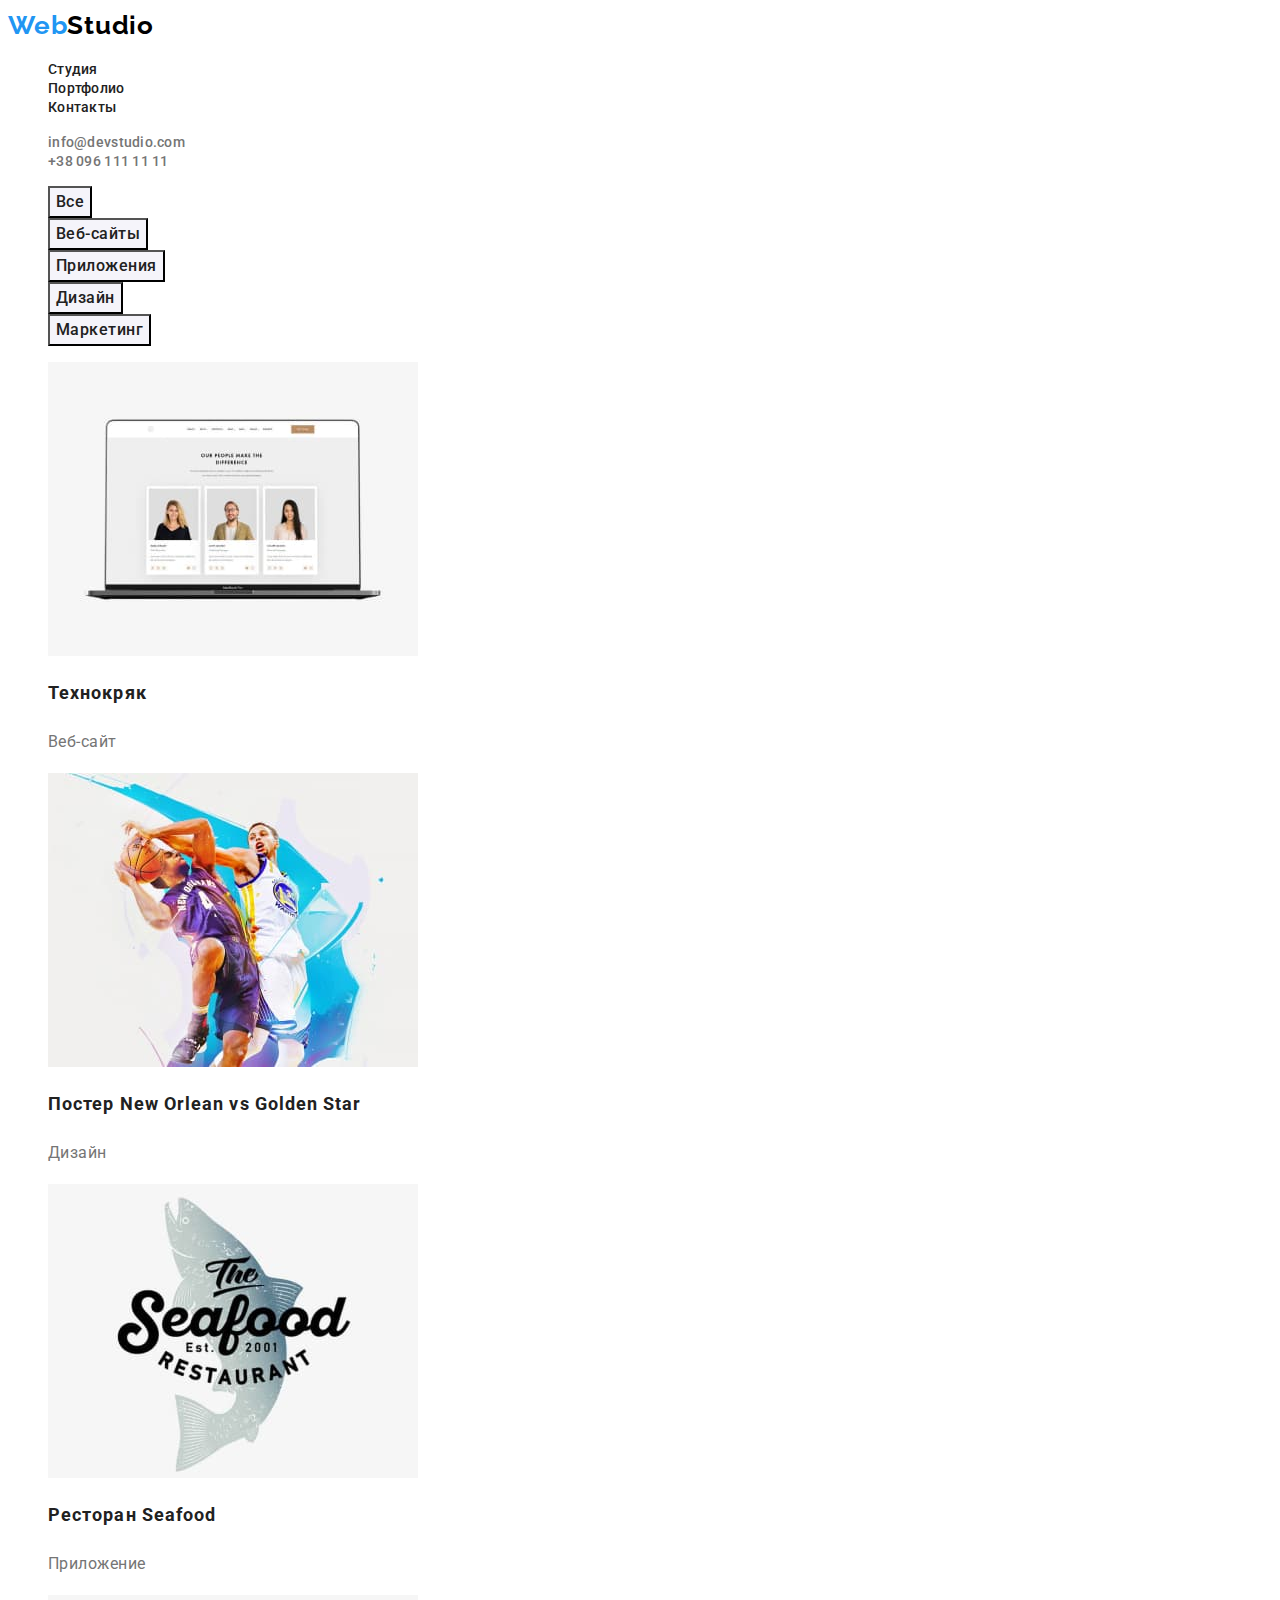
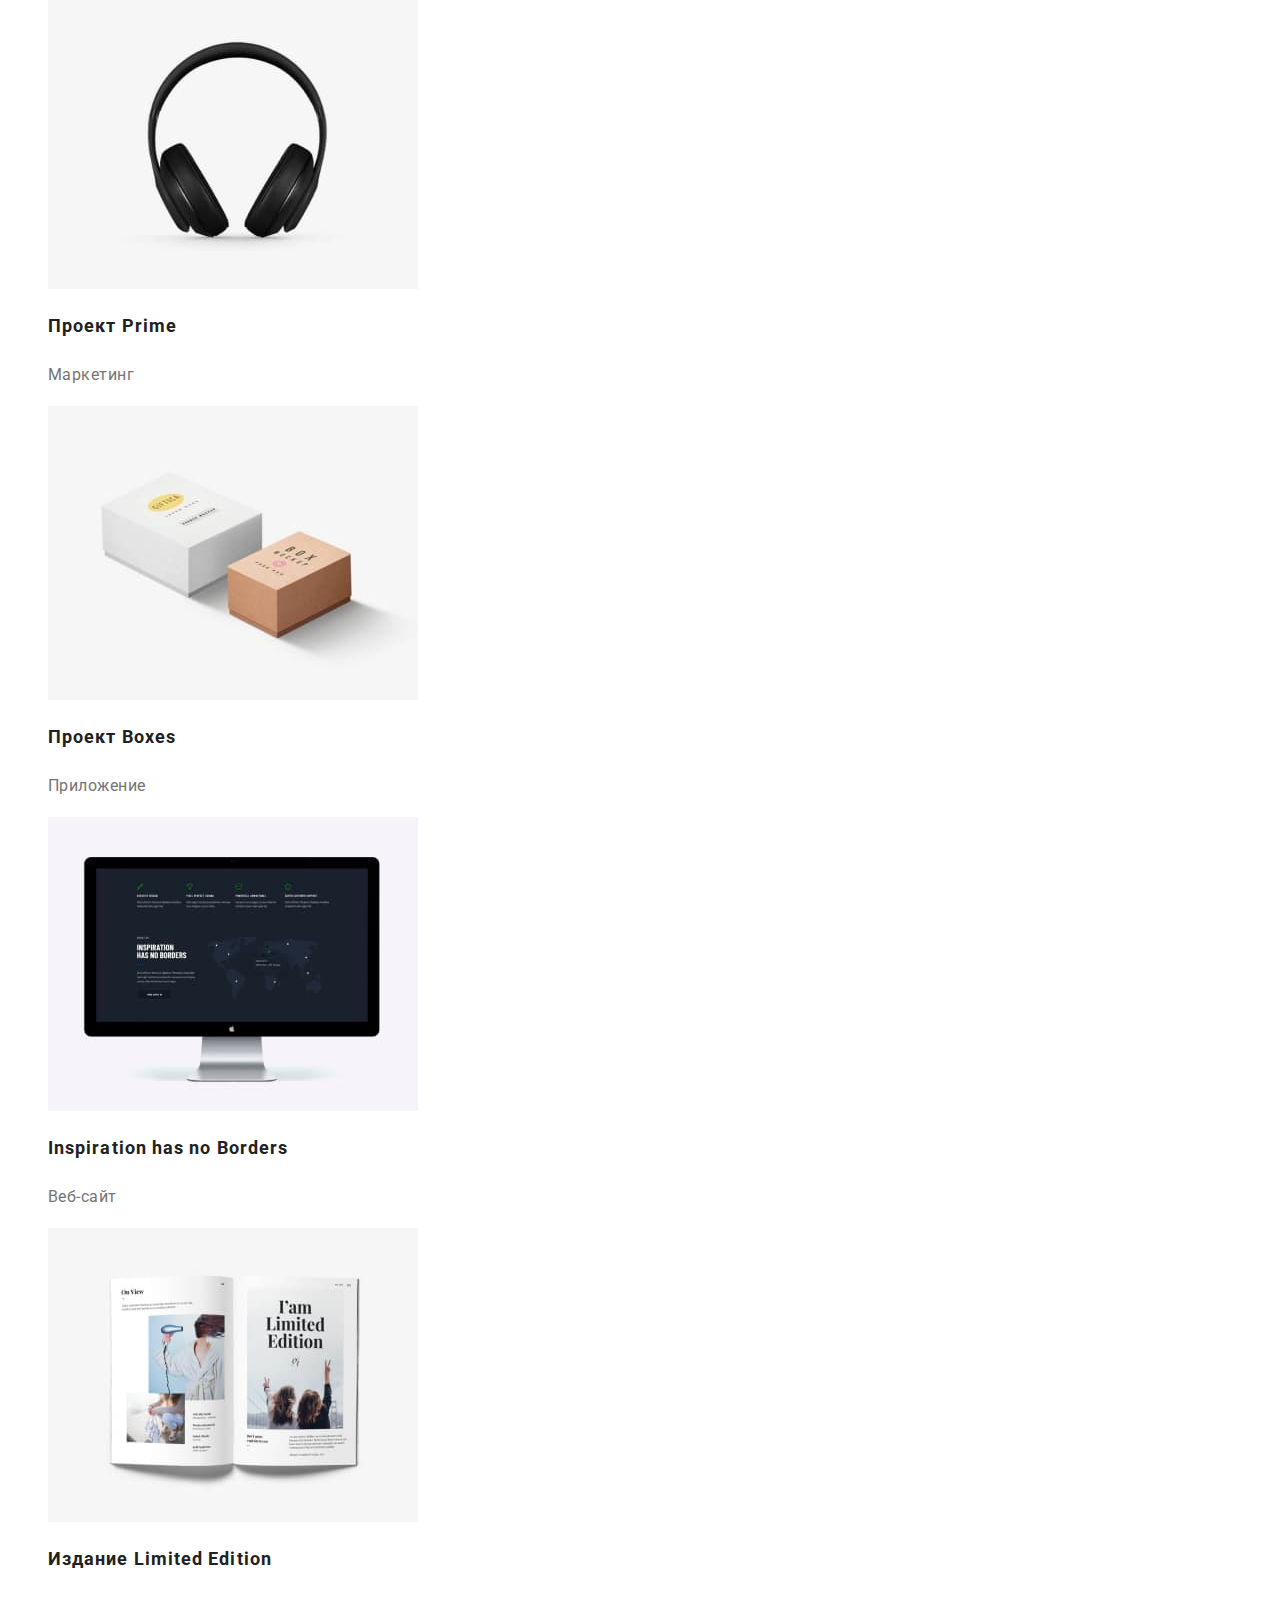
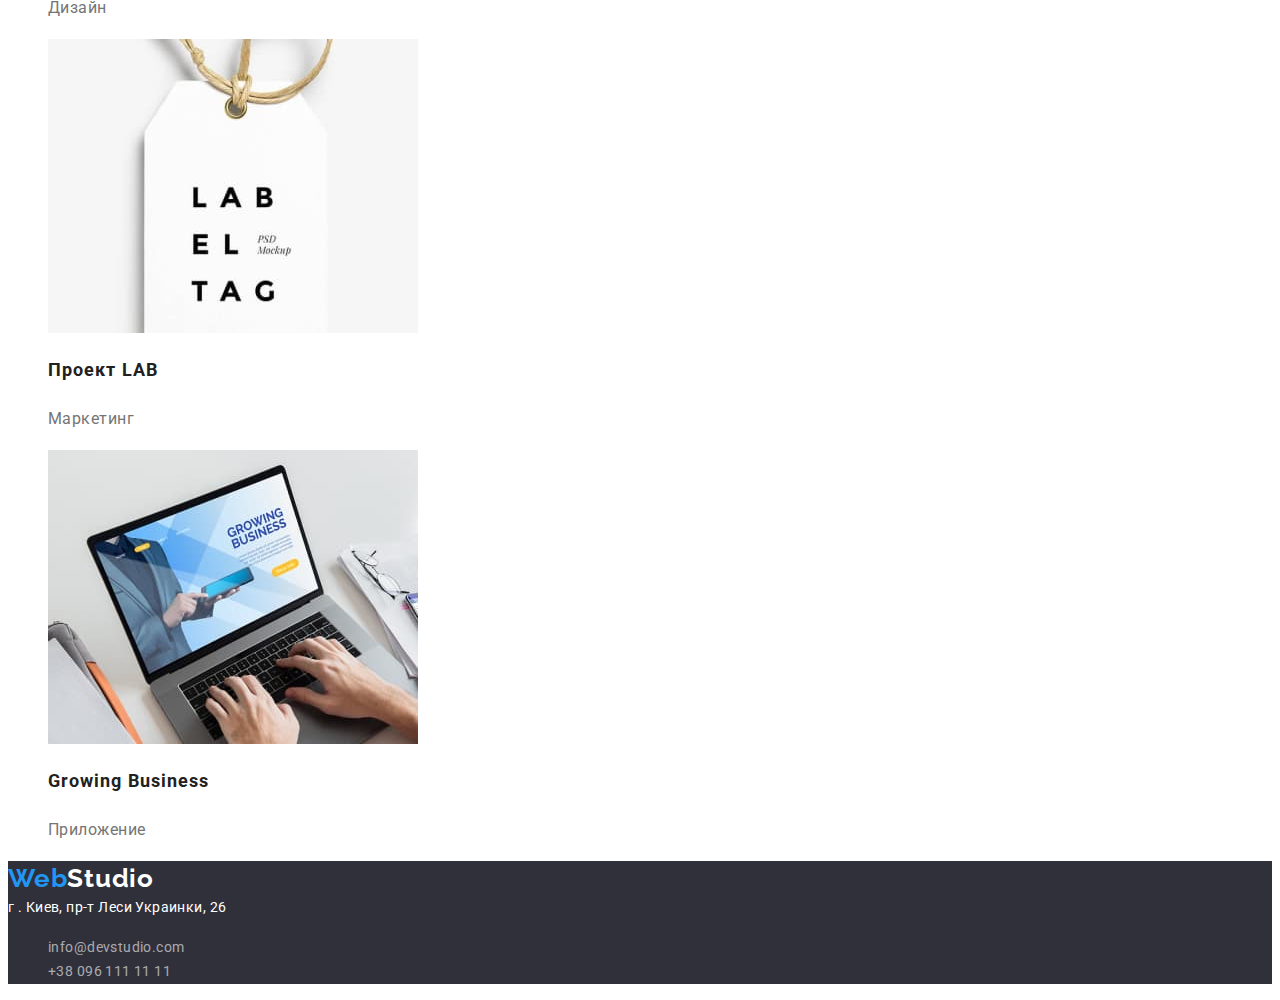
==== portfolio.html @ 97a586a9 "clone project" ====
<!DOCTYPE html>
<html lang="ru">
  <head>
    <meta charset="UTF-8" />
    <meta http-equiv="X-UA-Compatible" content="IE=edge" />
    <meta name="viewport" content="width=device-width, initial-scale=1.0" />
    <title>Студия</title>
    <link rel="preconnect" href="https://fonts.googleapis.com" />
    <link rel="preconnect" href="https://fonts.gstatic.com" crossorigin />
    <link
      href="https://fonts.googleapis.com/css2?family=Raleway:wght@700&family=Roboto:wght@400;500;700;900&display=swap"
      rel="stylesheet"
    />
    <link rel="stylesheet" href="./css/styles.css" />
  </head>
  <body>
    <!-- HEADER  -->
    <header>
      <nav>
        <a class="logo-link no-decor" href="./index.html" lang="en"
          >Web<span class="logo-header">Studio</span></a
        >
        <ul class="nav-links list">
          <li>
            <a class="link-item event-link no-decor" href="./index.html"
              >Студия</a
            >
          </li>
          <li>
            <a class="link-item event-link no-decor" href="./portfolio.html"
              >Портфолио</a
            >
          </li>
          <li>
            <a class="link-item event-link no-decor" href="#">Контакты</a>
          </li>
        </ul>
      </nav>
      <ul class="nav-contacts list">
        <li>
          <a
            class="link-contact event-link no-decor"
            href="mailto:info@devstudio.com"
            lang="en"
            >info@devstudio.com</a
          >
        </li>
        <li>
          <a class="link-contact event-link no-decor" href="tel:+380961111111"
            >+38 096 111 11 11</a
          >
        </li>
      </ul>
    </header>
    <!-- MAIN CONTENT -->
    <main>
      <section class="portfolio">
        <h1 class="visually-hidden">Каталог работ</h1>
        <ul class="list">
          <li><button class="filter-btn" type="button">Все</button></li>
          <li><button class="filter-btn" type="button">Веб-сайты</button></li>
          <li><button class="filter-btn" type="button">Приложения</button></li>
          <li><button class="filter-btn" type="button">Дизайн</button></li>
          <li><button class="filter-btn" type="button">Маркетинг</button></li>
        </ul>
        <ul class="list">
          <li>
            <img
              src="./images/img-portfolio-1.jpg"
              alt="Работа категории веб-сайт"
              width="370"
              height="294"
            />
            <h2 class="portfolio-pos-titel">Технокряк</h2>
            <p class="portfolio-group-titel">Веб-сайт</p>
          </li>
          <li>
            <img
              src="./images/img-portfolio-2.jpg"
              alt="Работа категории дизайн"
              width="370"
              height="294"
            />
            <h2 class="portfolio-pos-titel">
              Постер New Orlean vs Golden Star
            </h2>
            <p class="portfolio-group-titel">Дизайн</p>
          </li>
          <li>
            <img
              src="./images/img-portfolio-3.jpg"
              alt="Работа категории приложение"
              width="370"
              height="294"
            />
            <h2 class="portfolio-pos-titel">Ресторан Seafood</h2>
            <p class="portfolio-group-titel">Приложение</p>
          </li>
          <li>
            <img
              src="./images/img-portfolio-4.jpg"
              alt="Работа категории маркетинг"
              width="370"
              height="294"
            />
            <h2 class="portfolio-pos-titel">Проект Prime</h2>
            <p class="portfolio-group-titel">Маркетинг</p>
          </li>
          <li>
            <img
              src="./images/img-portfolio-5.jpg"
              alt="Работа категории приложение"
              width="370"
              height="294"
            />
            <h2 class="portfolio-pos-titel">Проект Boxes</h2>
            <p class="portfolio-group-titel">Приложение</p>
          </li>
          <li>
            <img
              src="./images/img-portfolio-6.jpg"
              alt="Работа категории веб-сайт"
              width="370"
              height="294"
            />
            <h2 class="portfolio-pos-titel">Inspiration has no Borders</h2>
            <p class="portfolio-group-titel">Веб-сайт</p>
          </li>
          <li>
            <img
              src="./images/img-portfolio-7.jpg"
              alt="Работа категории дизайн"
              width="370"
              height="294"
            />
            <h2 class="portfolio-pos-titel">Издание Limited Edition</h2>
            <p class="portfolio-group-titel">Дизайн</p>
          </li>
          <li>
            <img
              src="./images/img-portfolio-8.jpg"
              alt="Работа категории маркетинг"
              width="370"
              height="294"
            />
            <h2 class="portfolio-pos-titel">Проект LAB</h2>
            <p class="portfolio-group-titel">Маркетинг</p>
          </li>
          <li>
            <img
              src="./images/img-portfolio-9.jpg"
              alt="Работа категории приложение"
              width="370"
              height="294"
            />
            <h2 class="portfolio-pos-titel">Growing Business</h2>
            <p class="portfolio-group-titel">Приложение</p>
          </li>
        </ul>
      </section>
    </main>
    <!-- FOOTER -->
    <footer class="footer-pege">
      <a class="logo-link no-decor" href="./index.html" lang="en"
        >Web<span class="logo-footer">Studio</span></a
      >
      <address class="contacts">
        <a
          class="contact-address event-link no-decor"
          href="https://goo.gl/maps/Xhs2us7tgZxQZSPz9"
          target="_blank"
          rel="noopener noreferrer nofollow"
        >
          г . Киев, пр-т Леси Украинки, 26
        </a>
        <ul class="contacts-list list">
          <li>
            <a
              class="contact-item event-link no-decor"
              href="mailto:info@devstudio.com"
              lang="en"
              >info@devstudio.com</a
            >
          </li>
          <li>
            <a class="contact-item event-link no-decor" href="tel:+380961111111"
              >+38 096 111 11 11</a
            >
          </li>
        </ul>
      </address>
    </footer>
  </body>
</html>
---- css/styles.css ----
/* ----------------- GLOBAL ----------------- */
:root {
  /* ----------------- variables ----------------- */
  --primary-text-color: #757575; /* цвет основного текста*/
  --title-text-color: #212121; /* цвет заголовков*/

  --accent-color: #2196f3; /* основной акцент + цвет логотита*/
  --header-logo-color: #000000; /* второй цвет логотита в хедере*/
  --footer-logo-color: #ffffff; /* второй цвет логотита в футере*/
  --top-line-color: #ececec; /* цвет верхней линии в хедере */

  --primary-backgraund: #ffffff; /*background страницы */
  --tean-section-background: #f5f4fa; /*background секции командв */
  --secondary-background: #2f303a; /*background футера  и героя */
  --hero-text-color: #ffffff;
  --white-text-color: #ffffff;

  --background-filter-btn: #f5f4fa;
}
body {
  font-family: "Roboto", sans-serif;
  background: var(--primary-backgraund);
}
.no-decor {
  text-decoration: none;
}
.list {
  list-style: none;
}
.visually-hidden {
  position: absolute;
  white-space: nowrap;
  width: 1px;
  height: 1px;
  overflow: hidden;
  border: 0;
  padding: 0;
  clip: rect(0 0 0 0);
  clip-path: inset(50%);
  margin: -1px;
}
/* ----------------- HEADER ----------------- */
.logo-link {
  font-family: "Raleway", sans-serif;
  font-style: normal;
  font-weight: 700;
  font-size: 26px;
  line-height: 1.35;
  letter-spacing: 0.03em;
  color: var(--accent-color);
}

.logo-header {
  color: var(--header-logo-color);
}

.link-item {
  font-weight: 500;
  font-size: 14px;
  line-height: 1.14;
  letter-spacing: 0.02em;
  color: var(--title-text-color);
}

.link-contact {
  font-weight: 500;
  font-size: 14px;
  line-height: 1.14;
  letter-spacing: 0.02em;
  color: var(--primary-text-color);
}

.event-link:hover,
.event-link:focus {
  color: var(--accent-color);
}
/* ----------------- MAIN ----------------- */
.hero {
  background: var(--secondary-background);
}

.hero-titel {
  font-weight: 900;
  font-size: 44px;
  line-height: 1.36;
  text-align: center;
  letter-spacing: 0.06em;
  text-transform: uppercase;
  color: var(--hero-text-color);
}
.hero-btn {
  font-family: inherit;
  font-weight: 700;
  font-size: 16px;
  line-height: 1.88;
  display: flex;
  align-items: center;
  text-align: center;
  letter-spacing: 0.06em;
  color: var(--hero-text-color);
  background: var(--accent-color);
}

/*  */
.skill-list-header {
  font-weight: 700;
  font-size: 14px;
  line-height: 1.14;
  letter-spacing: 0.03em;
  text-transform: uppercase;
  color: var(--title-text-color);
}

.skill-list-text {
  font-size: 14px;
  line-height: 1.71;
  letter-spacing: 0.03em;
  color: var(--primary-text-color);
}

/*  */
.about-header {
  font-weight: 700;
  font-size: 36px;
  line-height: 1.16;
  text-align: center;
  letter-spacing: 0.03em;
  color: var(--title-text-color);
}

/*  */
.team {
  background: var(--tean-section-background);
}
.team-header {
  font-weight: 700;
  font-size: 36px;
  line-height: 1.16;
  text-align: center;
  letter-spacing: 0.03em;
  color: var(--title-text-color);
}

.team-member {
  font-weight: 500;
  font-size: 16px;
  line-height: 1.19;
  text-align: center;
  letter-spacing: 0.03em;
  color: var(--title-text-color);
}

.member-info {
  font-size: 16px;
  line-height: 1.19;
  text-align: center;
  letter-spacing: 0.03em;
  color: var(--primary-text-color);
}

/* ----------------- PORTFOLIO ----------------- */
.filter-btn {
  background: var(--background-filter-btn);
  font-family: inherit;
  /* font-style: normal; */
  font-weight: 500;
  font-size: 16px;
  line-height: 1.62;
  text-align: center;
  letter-spacing: 0.03em;
  color: var(--title-text-color);
  cursor: pointer;
}
.filter-btn:hover,
.filter-btn:focus {
  background: var(--accent-color);
  color: var(--white-text-color);
}

/*  */
.portfolio-pos-titel {
  font-weight: 700;
  font-size: 18px;
  line-height: 2;
  letter-spacing: 0.06em;
  color: var(--title-text-color);
}
.portfolio-group-titel {
  font-size: 16px;
  line-height: 1.88;
  letter-spacing: 0.03em;
  color: var(--primary-text-color);
}

/* ----------------- FOOTER ----------------- */
.footer-pege {
  background: var(--secondary-background);
}
.logo-footer {
  color: var(--footer-logo-color);
}

.contact-address {
  font-style: normal;
  font-size: 14px;
  line-height: 1.71;
  letter-spacing: 0.03em;
  color: var(--white-text-color);
}

.contact-item {
  font-style: normal;
  font-size: 14px;
  line-height: 1.71;
  letter-spacing: 0.03em;
  color: rgba(255, 255, 255, 0.6);
}
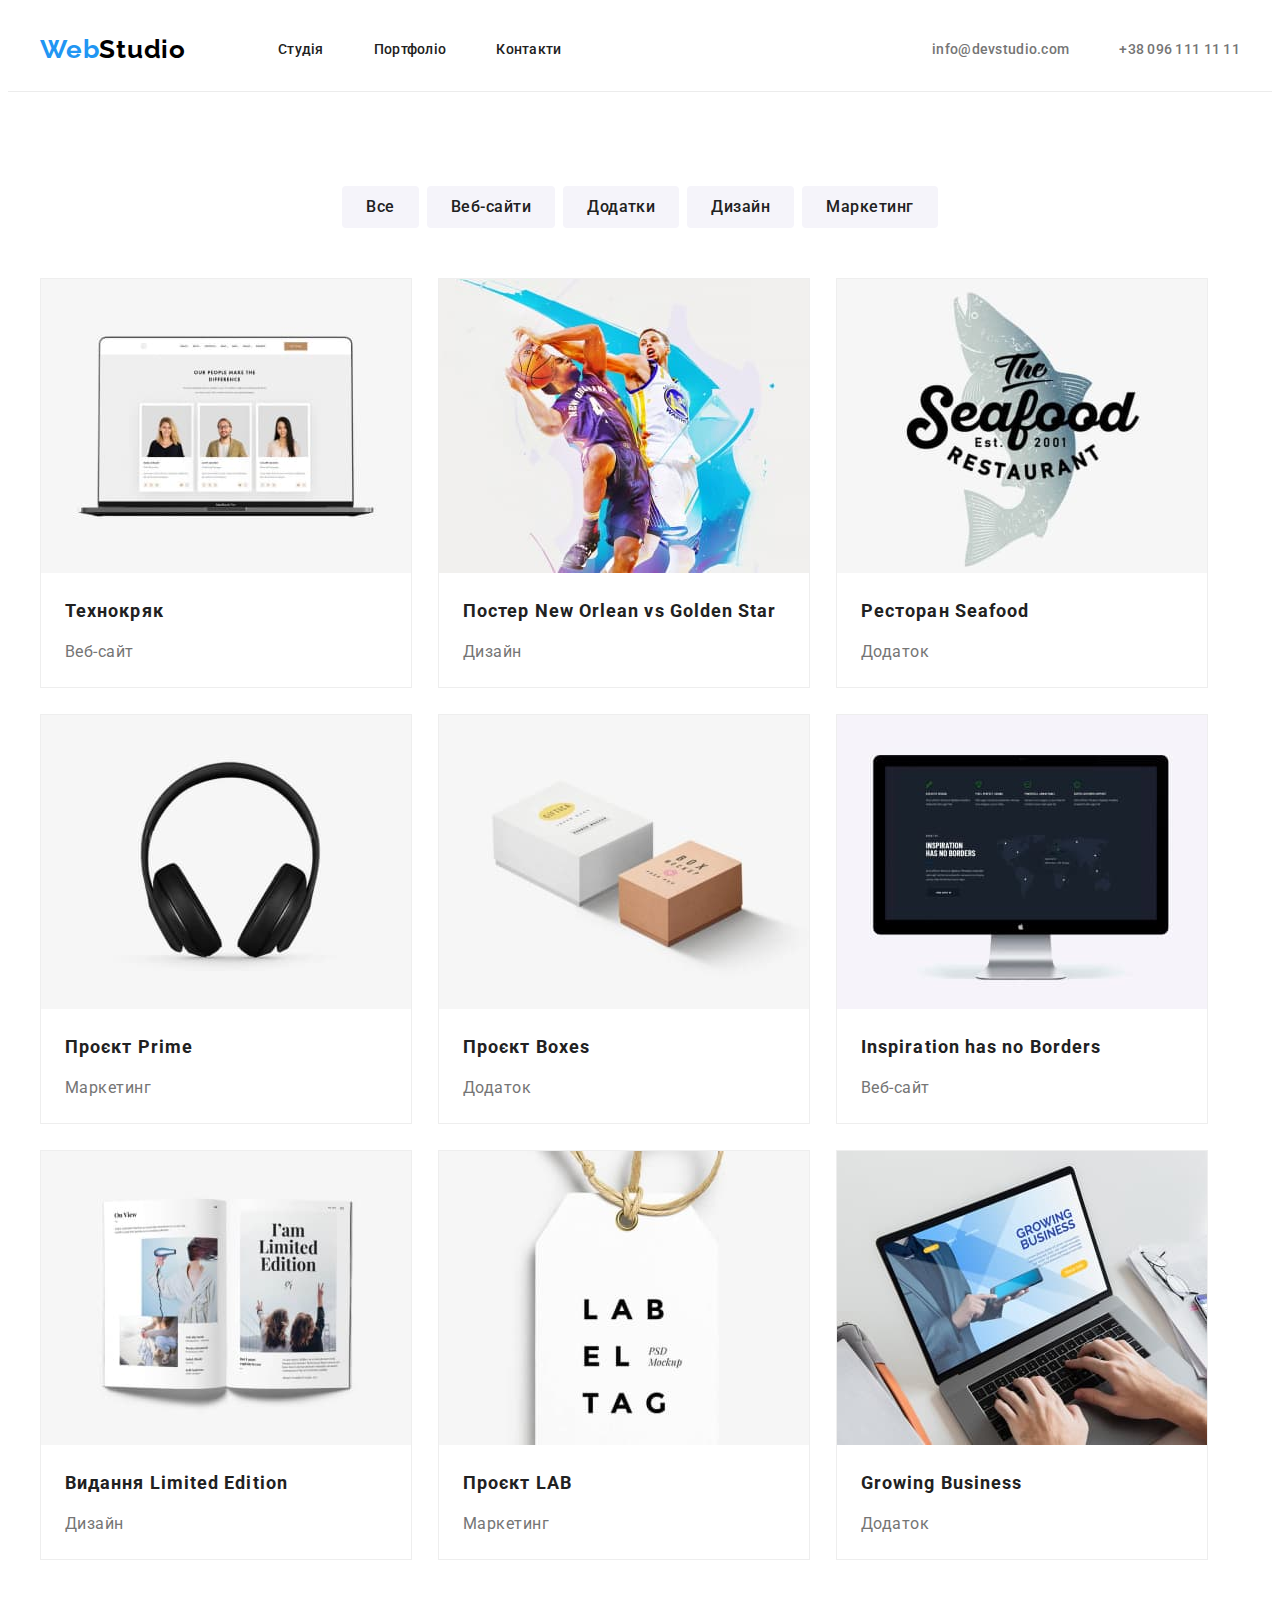
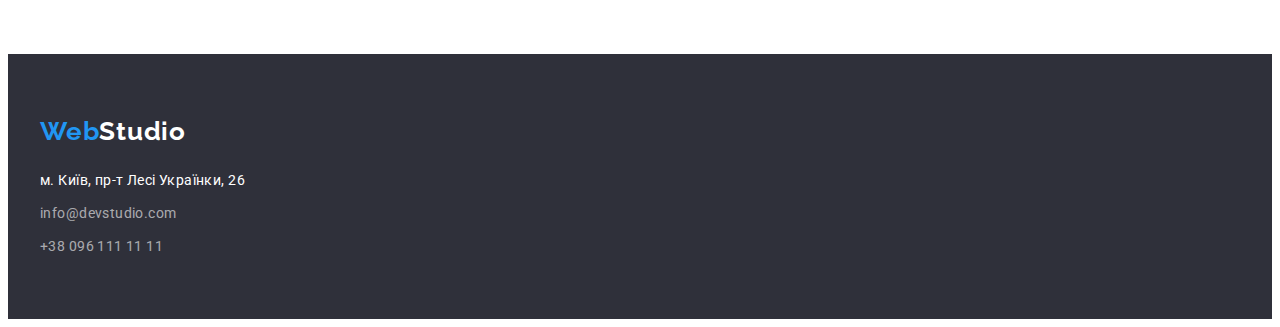
==== commit db326b8a: "hw3 - final mod" ====
--- a/portfolio.html
+++ b/portfolio.html
@@ -1,194 +1,228 @@
 <!DOCTYPE html>
-<html lang="ru">
+<html lang="uk">
   <head>
     <meta charset="UTF-8" />
     <meta http-equiv="X-UA-Compatible" content="IE=edge" />
     <meta name="viewport" content="width=device-width, initial-scale=1.0" />
-    <title>Студия</title>
+    <title>Студія</title>
     <link rel="preconnect" href="https://fonts.googleapis.com" />
     <link rel="preconnect" href="https://fonts.gstatic.com" crossorigin />
     <link
       href="https://fonts.googleapis.com/css2?family=Raleway:wght@700&family=Roboto:wght@400;500;700;900&display=swap"
       rel="stylesheet"
     />
+    <link
+      rel="stylesheet"
+      href="https://cdnjs.cloudflare.com/ajax/libs/modern-normalize/1.1.0/modern-normalize.min.css"
+      integrity="sha512-wpPYUAdjBVSE4KJnH1VR1HeZfpl1ub8YT/NKx4PuQ5NmX2tKuGu6U/JRp5y+Y8XG2tV+wKQpNHVUX03MfMFn9Q=="
+      crossorigin="anonymous"
+      referrerpolicy="no-referrer"
+    />
     <link rel="stylesheet" href="./css/styles.css" />
   </head>
   <body>
-    <!-- HEADER  -->
-    <header>
-      <nav>
+    <!-- HEAER -->
+    <header class="page-header">
+      <div class="container">
         <a class="logo-link no-decor" href="./index.html" lang="en"
           >Web<span class="logo-header">Studio</span></a
         >
-        <ul class="nav-links list">
-          <li>
-            <a class="link-item event-link no-decor" href="./index.html"
-              >Студия</a
-            >
-          </li>
-          <li>
-            <a class="link-item event-link no-decor" href="./portfolio.html"
-              >Портфолио</a
-            >
-          </li>
-          <li>
-            <a class="link-item event-link no-decor" href="#">Контакты</a>
-          </li>
-        </ul>
-      </nav>
-      <ul class="nav-contacts list">
-        <li>
-          <a
-            class="link-contact event-link no-decor"
-            href="mailto:info@devstudio.com"
-            lang="en"
-            >info@devstudio.com</a
-          >
-        </li>
-        <li>
-          <a class="link-contact event-link no-decor" href="tel:+380961111111"
-            >+38 096 111 11 11</a
-          >
-        </li>
-      </ul>
-    </header>
-    <!-- MAIN CONTENT -->
-    <main>
-      <section class="portfolio">
-        <h1 class="visually-hidden">Каталог работ</h1>
-        <ul class="list">
-          <li><button class="filter-btn" type="button">Все</button></li>
-          <li><button class="filter-btn" type="button">Веб-сайты</button></li>
-          <li><button class="filter-btn" type="button">Приложения</button></li>
-          <li><button class="filter-btn" type="button">Дизайн</button></li>
-          <li><button class="filter-btn" type="button">Маркетинг</button></li>
-        </ul>
-        <ul class="list">
-          <li>
-            <img
-              src="./images/img-portfolio-1.jpg"
-              alt="Работа категории веб-сайт"
-              width="370"
-              height="294"
-            />
-            <h2 class="portfolio-pos-titel">Технокряк</h2>
-            <p class="portfolio-group-titel">Веб-сайт</p>
-          </li>
-          <li>
-            <img
-              src="./images/img-portfolio-2.jpg"
-              alt="Работа категории дизайн"
-              width="370"
-              height="294"
-            />
-            <h2 class="portfolio-pos-titel">
-              Постер New Orlean vs Golden Star
-            </h2>
-            <p class="portfolio-group-titel">Дизайн</p>
-          </li>
-          <li>
-            <img
-              src="./images/img-portfolio-3.jpg"
-              alt="Работа категории приложение"
-              width="370"
-              height="294"
-            />
-            <h2 class="portfolio-pos-titel">Ресторан Seafood</h2>
-            <p class="portfolio-group-titel">Приложение</p>
-          </li>
-          <li>
-            <img
-              src="./images/img-portfolio-4.jpg"
-              alt="Работа категории маркетинг"
-              width="370"
-              height="294"
-            />
-            <h2 class="portfolio-pos-titel">Проект Prime</h2>
-            <p class="portfolio-group-titel">Маркетинг</p>
-          </li>
-          <li>
-            <img
-              src="./images/img-portfolio-5.jpg"
-              alt="Работа категории приложение"
-              width="370"
-              height="294"
-            />
-            <h2 class="portfolio-pos-titel">Проект Boxes</h2>
-            <p class="portfolio-group-titel">Приложение</p>
-          </li>
-          <li>
-            <img
-              src="./images/img-portfolio-6.jpg"
-              alt="Работа категории веб-сайт"
-              width="370"
-              height="294"
-            />
-            <h2 class="portfolio-pos-titel">Inspiration has no Borders</h2>
-            <p class="portfolio-group-titel">Веб-сайт</p>
-          </li>
-          <li>
-            <img
-              src="./images/img-portfolio-7.jpg"
-              alt="Работа категории дизайн"
-              width="370"
-              height="294"
-            />
-            <h2 class="portfolio-pos-titel">Издание Limited Edition</h2>
-            <p class="portfolio-group-titel">Дизайн</p>
-          </li>
-          <li>
-            <img
-              src="./images/img-portfolio-8.jpg"
-              alt="Работа категории маркетинг"
-              width="370"
-              height="294"
-            />
-            <h2 class="portfolio-pos-titel">Проект LAB</h2>
-            <p class="portfolio-group-titel">Маркетинг</p>
-          </li>
-          <li>
-            <img
-              src="./images/img-portfolio-9.jpg"
-              alt="Работа категории приложение"
-              width="370"
-              height="294"
-            />
-            <h2 class="portfolio-pos-titel">Growing Business</h2>
-            <p class="portfolio-group-titel">Приложение</p>
-          </li>
-        </ul>
-      </section>
-    </main>
-    <!-- FOOTER -->
-    <footer class="footer-pege">
-      <a class="logo-link no-decor" href="./index.html" lang="en"
-        >Web<span class="logo-footer">Studio</span></a
-      >
-      <address class="contacts">
-        <a
-          class="contact-address event-link no-decor"
-          href="https://goo.gl/maps/Xhs2us7tgZxQZSPz9"
-          target="_blank"
-          rel="noopener noreferrer nofollow"
-        >
-          г . Киев, пр-т Леси Украинки, 26
-        </a>
-        <ul class="contacts-list list">
+        <nav>
+          <ul class="nav-links list">
+            <li>
+              <a class="link-item event-link no-decor" href="./index.html"
+                >Студія</a
+              >
+            </li>
+            <li>
+              <a class="link-item event-link no-decor" href="./portfolio.html"
+                >Портфоліо</a
+              >
+            </li>
+            <li>
+              <a class="link-item event-link no-decor" href="#">Контакти</a>
+            </li>
+          </ul>
+        </nav>
+        <ul class="nav-contacts list">
           <li>
             <a
-              class="contact-item event-link no-decor"
+              class="link-contact event-link no-decor"
               href="mailto:info@devstudio.com"
               lang="en"
               >info@devstudio.com</a
             >
           </li>
           <li>
-            <a class="contact-item event-link no-decor" href="tel:+380961111111"
+            <a class="link-contact event-link no-decor" href="tel:+380961111111"
               >+38 096 111 11 11</a
             >
           </li>
         </ul>
-      </address>
+      </div>
+    </header>
+    <!-- MAIN CONTENT -->
+    <main>
+      <section class="portfolio section">
+        <div class="container">
+          <h1 class="visually-hidden">Каталог работ</h1>
+          <ul class="filter-list list">
+            <li class="list-item">
+              <button class="filter-btn" type="button">Все</button>
+            </li>
+            <li class="list-item">
+              <button class="filter-btn" type="button">Веб-сайти</button>
+            </li>
+            <li class="list-item">
+              <button class="filter-btn" type="button">Додатки</button>
+            </li>
+            <li class="list-item">
+              <button class="filter-btn" type="button">Дизайн</button>
+            </li>
+            <li class="list-item">
+              <button class="filter-btn" type="button">Маркетинг</button>
+            </li>
+          </ul>
+          <ul class="portfolio-list list">
+            <li class="list-item">
+              <img
+                class="item-photo"
+                src="./images/img-portfolio-1.jpg"
+                alt="Робота категорії веб-сайт"
+                width="370"
+                height="294"
+              />
+              <h2 class="portfolio-pos-titel">Технокряк</h2>
+              <p class="portfolio-group-titel">Веб-сайт</p>
+            </li>
+            <li class="list-item">
+              <img
+                class="item-photo"
+                src="./images/img-portfolio-2.jpg"
+                alt="Робота категорії дизайн"
+                width="370"
+                height="294"
+              />
+              <h2 class="portfolio-pos-titel">
+                Постер New Orlean vs Golden Star
+              </h2>
+              <p class="portfolio-group-titel">Дизайн</p>
+            </li>
+            <li class="list-item">
+              <img
+                class="item-photo"
+                src="./images/img-portfolio-3.jpg"
+                alt="Робота категорії приложение"
+                width="370"
+                height="294"
+              />
+              <h2 class="portfolio-pos-titel">Ресторан Seafood</h2>
+              <p class="portfolio-group-titel">Додаток</p>
+            </li>
+            <li class="list-item">
+              <img
+                class="item-photo"
+                src="./images/img-portfolio-4.jpg"
+                alt="Робота категорії маркетинг"
+                width="370"
+                height="294"
+              />
+              <h2 class="portfolio-pos-titel">Проєкт Prime</h2>
+              <p class="portfolio-group-titel">Маркетинг</p>
+            </li>
+            <li class="list-item">
+              <img
+                class="item-photo"
+                src="./images/img-portfolio-5.jpg"
+                alt="Робота категорії приложение"
+                width="370"
+                height="294"
+              />
+              <h2 class="portfolio-pos-titel">Проєкт Boxes</h2>
+              <p class="portfolio-group-titel">Додаток</p>
+            </li>
+            <li class="list-item">
+              <img
+                class="item-photo"
+                src="./images/img-portfolio-6.jpg"
+                alt="Робота категорії веб-сайт"
+                width="370"
+                height="294"
+              />
+              <h2 class="portfolio-pos-titel">Inspiration has no Borders</h2>
+              <p class="portfolio-group-titel">Веб-сайт</p>
+            </li>
+            <li class="list-item">
+              <img
+                class="item-photo"
+                src="./images/img-portfolio-7.jpg"
+                alt="Робота категорії дизайн"
+                width="370"
+                height="294"
+              />
+              <h2 class="portfolio-pos-titel">Видання Limited Edition</h2>
+              <p class="portfolio-group-titel">Дизайн</p>
+            </li>
+            <li class="list-item">
+              <img
+                class="item-photo"
+                src="./images/img-portfolio-8.jpg"
+                alt="Робота категорії маркетинг"
+                width="370"
+                height="294"
+              />
+              <h2 class="portfolio-pos-titel">Проєкт LAB</h2>
+              <p class="portfolio-group-titel">Маркетинг</p>
+            </li>
+            <li class="list-item">
+              <img
+                class="item-photo"
+                src="./images/img-portfolio-9.jpg"
+                alt="Робота категорії додаток"
+                width="370"
+                height="294"
+              />
+              <h2 class="portfolio-pos-titel">Growing Business</h2>
+              <p class="portfolio-group-titel">Додаток</p>
+            </li>
+          </ul>
+        </div>
+      </section>
+    </main>
+    <!-- FOOTER -->
+    <footer class="footer-pege">
+      <div class="container">
+        <a class="logo-link no-decor" href="./index.html" lang="en"
+          >Web<span class="logo-footer">Studio</span></a
+        >
+        <address class="contacts">
+          <a
+            class="contact-address event-link no-decor"
+            href="https://goo.gl/maps/Xhs2us7tgZxQZSPz9"
+            target="_blank"
+            rel="noopener noreferrer nofollow"
+          >
+            м. Київ, пр-т Лесі Українки, 26
+          </a>
+          <ul class="contacts-list list">
+            <li class="contacts-list-item">
+              <a
+                class="contacts-item event-link no-decor"
+                href="mailto:info@devstudio.com"
+                lang="en"
+                >info@devstudio.com</a
+              >
+            </li>
+            <li class="contacts-list-item">
+              <a
+                class="contacts-item event-link no-decor"
+                href="tel:+380961111111"
+                >+38 096 111 11 11</a
+              >
+            </li>
+          </ul>
+        </address>
+      </div>
     </footer>
   </body>
 </html>
--- a/css/styles.css
+++ b/css/styles.css
@@ -17,16 +17,38 @@
 
   --background-filter-btn: #f5f4fa;
 }
+
 body {
   font-family: "Roboto", sans-serif;
   background: var(--primary-backgraund);
 }
+
+p,
+h1,
+h2,
+h3,
+h4,
+h5,
+h6 {
+  margin: 0;
+}
+
+ul {
+  margin: 0;
+  padding-left: 0;
+}
+
 .no-decor {
   text-decoration: none;
 }
+.photo-no-line {
+  display: block;
+}
+
 .list {
   list-style: none;
 }
+
 .visually-hidden {
   position: absolute;
   white-space: nowrap;
@@ -39,8 +61,31 @@
   clip-path: inset(50%);
   margin: -1px;
 }
+
+.container {
+  width: 1200px;
+  padding-left: 15px;
+  padding-right: 15px;
+  margin: 0 auto;
+  /* outline: 2px solid orange; */
+}
+
+.section {
+  padding-top: 94px;
+  padding-bottom: 94px;
+}
+
 /* ----------------- HEADER ----------------- */
+.page-header {
+  border-bottom: 1px solid #ececec;
+}
+
+.page-header .container {
+  display: flex;
+  align-items: center;
+}
 .logo-link {
+  display: block;
   font-family: "Raleway", sans-serif;
   font-style: normal;
   font-weight: 700;
@@ -49,12 +94,30 @@
   letter-spacing: 0.03em;
   color: var(--accent-color);
 }
+.page-header .logo-link {
+  margin-right: 92px;
+  padding-top: 24px;
+  padding-bottom: 24px;
+}
 
 .logo-header {
   color: var(--header-logo-color);
 }
 
+.nav-links {
+  display: flex;
+  column-gap: 50px;
+}
+.nav-contacts {
+  display: flex;
+  column-gap: 50px;
+  margin-left: auto;
+}
+
 .link-item {
+  display: block;
+  padding-top: 32px;
+  padding-bottom: 32px;
   font-weight: 500;
   font-size: 14px;
   line-height: 1.14;
@@ -63,6 +126,9 @@
 }
 
 .link-contact {
+  display: block;
+  padding-top: 32px;
+  padding-bottom: 32px;
   font-weight: 500;
   font-size: 14px;
   line-height: 1.14;
@@ -75,15 +141,23 @@
   color: var(--accent-color);
 }
 /* ----------------- MAIN ----------------- */
+/* HERO SECTION */
 .hero {
+  padding-top: 200px;
+  padding-bottom: 200px;
+  text-align: center;
   background: var(--secondary-background);
 }
 
 .hero-titel {
+  max-width: 696px;
+  margin-left: auto;
+  margin-right: auto;
+  margin-bottom: 30px;
+
   font-weight: 900;
   font-size: 44px;
   line-height: 1.36;
-  text-align: center;
   letter-spacing: 0.06em;
   text-transform: uppercase;
   color: var(--hero-text-color);
@@ -93,16 +167,25 @@
   font-weight: 700;
   font-size: 16px;
   line-height: 1.88;
-  display: flex;
+  /* display: flex;
   align-items: center;
-  text-align: center;
+  text-align: center; */
   letter-spacing: 0.06em;
   color: var(--hero-text-color);
   background: var(--accent-color);
-}
-
-/*  */
+
+  box-shadow: 0px 4px 4px rgba(0, 0, 0, 0.15);
+  border-radius: 4px;
+  padding: 10px 32px;
+}
+
+/* SKILLS SECTION */
+.skills-list {
+  display: flex;
+  column-gap: 30px;
+}
 .skill-list-header {
+  margin-bottom: 10px;
   font-weight: 700;
   font-size: 14px;
   line-height: 1.14;
@@ -112,14 +195,20 @@
 }
 
 .skill-list-text {
+  max-width: 270px;
   font-size: 14px;
   line-height: 1.71;
   letter-spacing: 0.03em;
   color: var(--primary-text-color);
 }
 
-/*  */
+/* ABOUT SECTION */
+.about {
+  padding-top: 0;
+}
+
 .about-header {
+  margin-bottom: 50px;
   font-weight: 700;
   font-size: 36px;
   line-height: 1.16;
@@ -128,11 +217,17 @@
   color: var(--title-text-color);
 }
 
-/*  */
+.about-list {
+  display: flex;
+  /* justify-content: space-between; */
+  column-gap: 30px;
+}
+/* TEAM SECTION */
 .team {
   background: var(--tean-section-background);
 }
 .team-header {
+  margin-bottom: 50px;
   font-weight: 700;
   font-size: 36px;
   line-height: 1.16;
@@ -141,7 +236,15 @@
   color: var(--title-text-color);
 }
 
+.team-list {
+  display: flex;
+  column-gap: 30px;
+}
+.about-photo {
+  margin-bottom: 30px;
+}
 .team-member {
+  margin-bottom: 10px;
   font-weight: 500;
   font-size: 16px;
   line-height: 1.19;
@@ -151,6 +254,7 @@
 }
 
 .member-info {
+  margin-bottom: 30px;
   font-size: 16px;
   line-height: 1.19;
   text-align: center;
@@ -159,7 +263,17 @@
 }
 
 /* ----------------- PORTFOLIO ----------------- */
+.filter-list {
+  display: flex;
+  justify-content: center;
+  margin-bottom: 50px;
+}
+
+.filter-list .list-item:not(:last-child) {
+  margin-right: 8px;
+}
 .filter-btn {
+  padding: 6px 22px;
   background: var(--background-filter-btn);
   font-family: inherit;
   /* font-style: normal; */
@@ -169,16 +283,37 @@
   text-align: center;
   letter-spacing: 0.03em;
   color: var(--title-text-color);
+  border-radius: 4px;
+  border-color: transparent;
   cursor: pointer;
 }
 .filter-btn:hover,
 .filter-btn:focus {
   background: var(--accent-color);
   color: var(--white-text-color);
-}
-
-/*  */
+  box-shadow: 0px 3px 1px rgba(0, 0, 0, 0.1), 0px 1px 2px rgba(0, 0, 0, 0.08),
+    0px 2px 2px rgba(0, 0, 0, 0.12);
+  border-radius: 4px;
+}
+
+.portfolio-list {
+  display: flex;
+  flex-wrap: wrap;
+  gap: 26px;
+  min-width: calc((100% / 3)-90);
+}
+
+.portfolio-list .list-item {
+  border: 1px solid #eeeeee;
+}
+
+.portfolio-list .item-photo {
+  display: block;
+  margin-bottom: 20px;
+}
 .portfolio-pos-titel {
+  margin-left: 24px;
+  margin-bottom: 8px;
   font-weight: 700;
   font-size: 18px;
   line-height: 2;
@@ -186,6 +321,8 @@
   color: var(--title-text-color);
 }
 .portfolio-group-titel {
+  margin-left: 24px;
+  margin-bottom: 20px;
   font-size: 16px;
   line-height: 1.88;
   letter-spacing: 0.03em;
@@ -194,13 +331,22 @@
 
 /* ----------------- FOOTER ----------------- */
 .footer-pege {
+  padding-top: 60px;
+  padding-bottom: 60px;
   background: var(--secondary-background);
 }
+
 .logo-footer {
   color: var(--footer-logo-color);
 }
 
+.footer-pege .logo-link {
+  margin-bottom: 20px;
+}
+
 .contact-address {
+  display: block;
+  margin-bottom: 9px;
   font-style: normal;
   font-size: 14px;
   line-height: 1.71;
@@ -208,7 +354,10 @@
   color: var(--white-text-color);
 }
 
-.contact-item {
+.contacts-list-item:not(:last-child) {
+  margin-bottom: 9px;
+}
+.contacts-item {
   font-style: normal;
   font-size: 14px;
   line-height: 1.71;
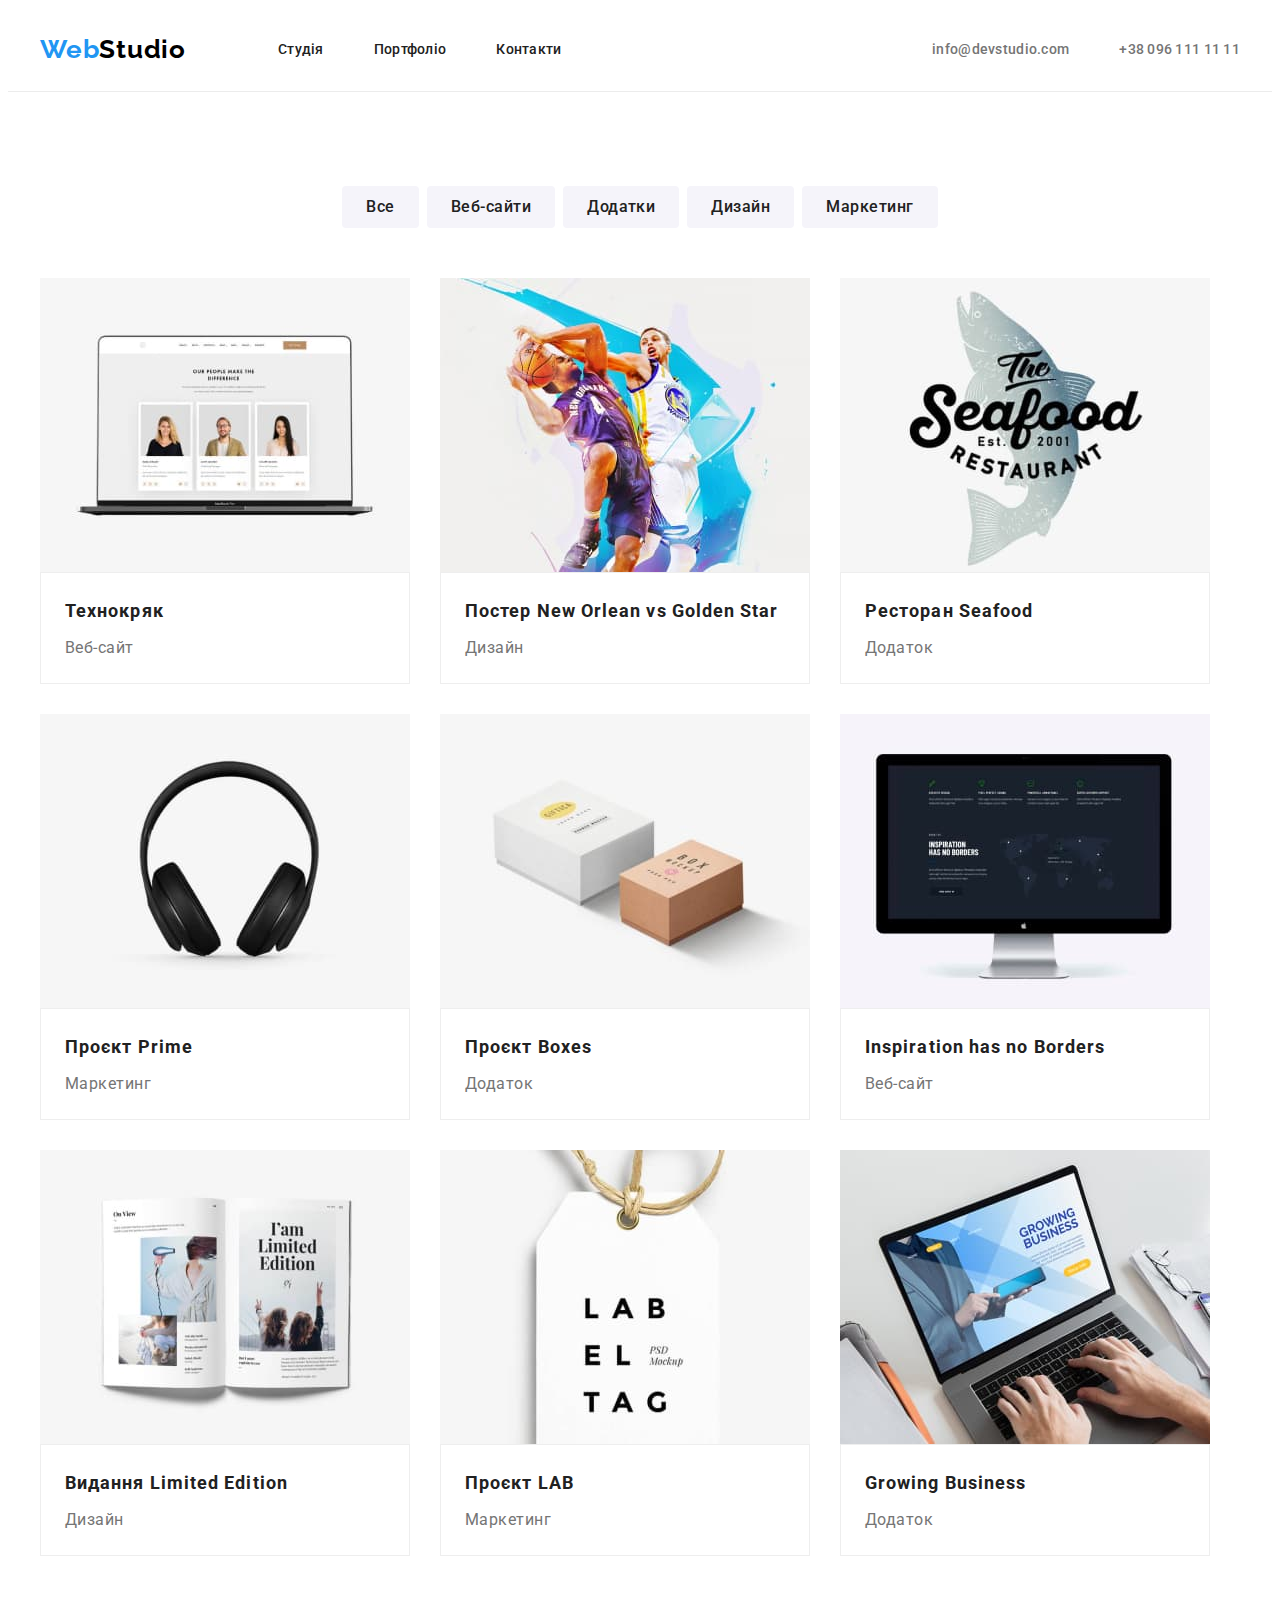
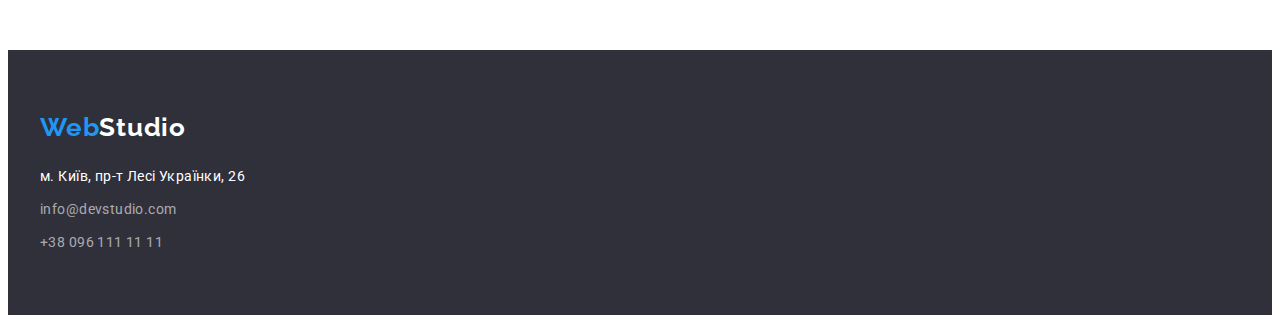
==== commit 038d1ff5: "hw3 - fixed" ====
--- a/portfolio.html
+++ b/portfolio.html
@@ -92,8 +92,10 @@
                 width="370"
                 height="294"
               />
-              <h2 class="portfolio-pos-titel">Технокряк</h2>
-              <p class="portfolio-group-titel">Веб-сайт</p>
+              <div class="item-text">
+                <h2 class="portfolio-pos-titel">Технокряк</h2>
+                <p class="portfolio-group-titel">Веб-сайт</p>
+              </div>
             </li>
             <li class="list-item">
               <img
@@ -103,10 +105,12 @@
                 width="370"
                 height="294"
               />
-              <h2 class="portfolio-pos-titel">
-                Постер New Orlean vs Golden Star
-              </h2>
-              <p class="portfolio-group-titel">Дизайн</p>
+              <div class="item-text">
+                <h2 class="portfolio-pos-titel">
+                  Постер New Orlean vs Golden Star
+                </h2>
+                <p class="portfolio-group-titel">Дизайн</p>
+              </div>
             </li>
             <li class="list-item">
               <img
@@ -116,8 +120,10 @@
                 width="370"
                 height="294"
               />
-              <h2 class="portfolio-pos-titel">Ресторан Seafood</h2>
-              <p class="portfolio-group-titel">Додаток</p>
+              <div class="item-text">
+                <h2 class="portfolio-pos-titel">Ресторан Seafood</h2>
+                <p class="portfolio-group-titel">Додаток</p>
+              </div>
             </li>
             <li class="list-item">
               <img
@@ -127,8 +133,10 @@
                 width="370"
                 height="294"
               />
-              <h2 class="portfolio-pos-titel">Проєкт Prime</h2>
-              <p class="portfolio-group-titel">Маркетинг</p>
+              <div class="item-text">
+                <h2 class="portfolio-pos-titel">Проєкт Prime</h2>
+                <p class="portfolio-group-titel">Маркетинг</p>
+              </div>
             </li>
             <li class="list-item">
               <img
@@ -138,8 +146,10 @@
                 width="370"
                 height="294"
               />
-              <h2 class="portfolio-pos-titel">Проєкт Boxes</h2>
-              <p class="portfolio-group-titel">Додаток</p>
+              <div class="item-text">
+                <h2 class="portfolio-pos-titel">Проєкт Boxes</h2>
+                <p class="portfolio-group-titel">Додаток</p>
+              </div>
             </li>
             <li class="list-item">
               <img
@@ -149,8 +159,10 @@
                 width="370"
                 height="294"
               />
-              <h2 class="portfolio-pos-titel">Inspiration has no Borders</h2>
-              <p class="portfolio-group-titel">Веб-сайт</p>
+              <div class="item-text">
+                <h2 class="portfolio-pos-titel">Inspiration has no Borders</h2>
+                <p class="portfolio-group-titel">Веб-сайт</p>
+              </div>
             </li>
             <li class="list-item">
               <img
@@ -160,8 +172,10 @@
                 width="370"
                 height="294"
               />
-              <h2 class="portfolio-pos-titel">Видання Limited Edition</h2>
-              <p class="portfolio-group-titel">Дизайн</p>
+              <div class="item-text">
+                <h2 class="portfolio-pos-titel">Видання Limited Edition</h2>
+                <p class="portfolio-group-titel">Дизайн</p>
+              </div>
             </li>
             <li class="list-item">
               <img
@@ -171,8 +185,10 @@
                 width="370"
                 height="294"
               />
-              <h2 class="portfolio-pos-titel">Проєкт LAB</h2>
-              <p class="portfolio-group-titel">Маркетинг</p>
+              <div class="item-text">
+                <h2 class="portfolio-pos-titel">Проєкт LAB</h2>
+                <p class="portfolio-group-titel">Маркетинг</p>
+              </div>
             </li>
             <li class="list-item">
               <img
@@ -182,8 +198,10 @@
                 width="370"
                 height="294"
               />
-              <h2 class="portfolio-pos-titel">Growing Business</h2>
-              <p class="portfolio-group-titel">Додаток</p>
+              <div class="item-text">
+                <h2 class="portfolio-pos-titel">Growing Business</h2>
+                <p class="portfolio-group-titel">Додаток</p>
+              </div>
             </li>
           </ul>
         </div>
--- a/css/styles.css
+++ b/css/styles.css
@@ -40,9 +40,6 @@
 
 .no-decor {
   text-decoration: none;
-}
-.photo-no-line {
-  display: block;
 }
 
 .list {
@@ -75,6 +72,10 @@
   padding-bottom: 94px;
 }
 
+.photo-no-line {
+  display: block;
+}
+
 /* ----------------- HEADER ----------------- */
 .page-header {
   border-bottom: 1px solid #ececec;
@@ -163,20 +164,18 @@
   color: var(--hero-text-color);
 }
 .hero-btn {
+  padding: 10px 32px;
   font-family: inherit;
   font-weight: 700;
   font-size: 16px;
   line-height: 1.88;
-  /* display: flex;
-  align-items: center;
-  text-align: center; */
   letter-spacing: 0.06em;
   color: var(--hero-text-color);
   background: var(--accent-color);
 
   box-shadow: 0px 4px 4px rgba(0, 0, 0, 0.15);
+  border-color: transparent;
   border-radius: 4px;
-  padding: 10px 32px;
 }
 
 /* SKILLS SECTION */
@@ -219,9 +218,9 @@
 
 .about-list {
   display: flex;
-  /* justify-content: space-between; */
   column-gap: 30px;
 }
+
 /* TEAM SECTION */
 .team {
   background: var(--tean-section-background);
@@ -240,9 +239,18 @@
   display: flex;
   column-gap: 30px;
 }
-.about-photo {
-  margin-bottom: 30px;
-}
+
+.team-item {
+  box-shadow: 0px 1px 3px rgba(0, 0, 0, 0.12), 0px 1px 1px rgba(0, 0, 0, 0.14),
+    0px 2px 1px rgba(0, 0, 0, 0.2);
+  border-radius: 0px 0px 4px 4px;
+}
+
+.team-text {
+  padding-top: 30px;
+  padding-bottom: 30px;
+}
+
 .team-member {
   margin-bottom: 10px;
   font-weight: 500;
@@ -254,7 +262,6 @@
 }
 
 .member-info {
-  margin-bottom: 30px;
   font-size: 16px;
   line-height: 1.19;
   text-align: center;
@@ -299,30 +306,29 @@
 .portfolio-list {
   display: flex;
   flex-wrap: wrap;
-  gap: 26px;
+  gap: 30px;
   min-width: calc((100% / 3)-90);
 }
 
-.portfolio-list .list-item {
+.portfolio-list .item-photo {
+  display: block;
+}
+
+.item-text {
   border: 1px solid #eeeeee;
-}
-
-.portfolio-list .item-photo {
-  display: block;
-  margin-bottom: 20px;
-}
+  padding: 20px 24px;
+}
+
 .portfolio-pos-titel {
-  margin-left: 24px;
-  margin-bottom: 8px;
+  margin-bottom: 4px;
   font-weight: 700;
   font-size: 18px;
   line-height: 2;
   letter-spacing: 0.06em;
   color: var(--title-text-color);
 }
+
 .portfolio-group-titel {
-  margin-left: 24px;
-  margin-bottom: 20px;
   font-size: 16px;
   line-height: 1.88;
   letter-spacing: 0.03em;
@@ -341,11 +347,12 @@
 }
 
 .footer-pege .logo-link {
+  display: inline-block;
   margin-bottom: 20px;
 }
 
 .contact-address {
-  display: block;
+  display: inline-block;
   margin-bottom: 9px;
   font-style: normal;
   font-size: 14px;
@@ -357,7 +364,9 @@
 .contacts-list-item:not(:last-child) {
   margin-bottom: 9px;
 }
+
 .contacts-item {
+  display: inline-block;
   font-style: normal;
   font-size: 14px;
   line-height: 1.71;
